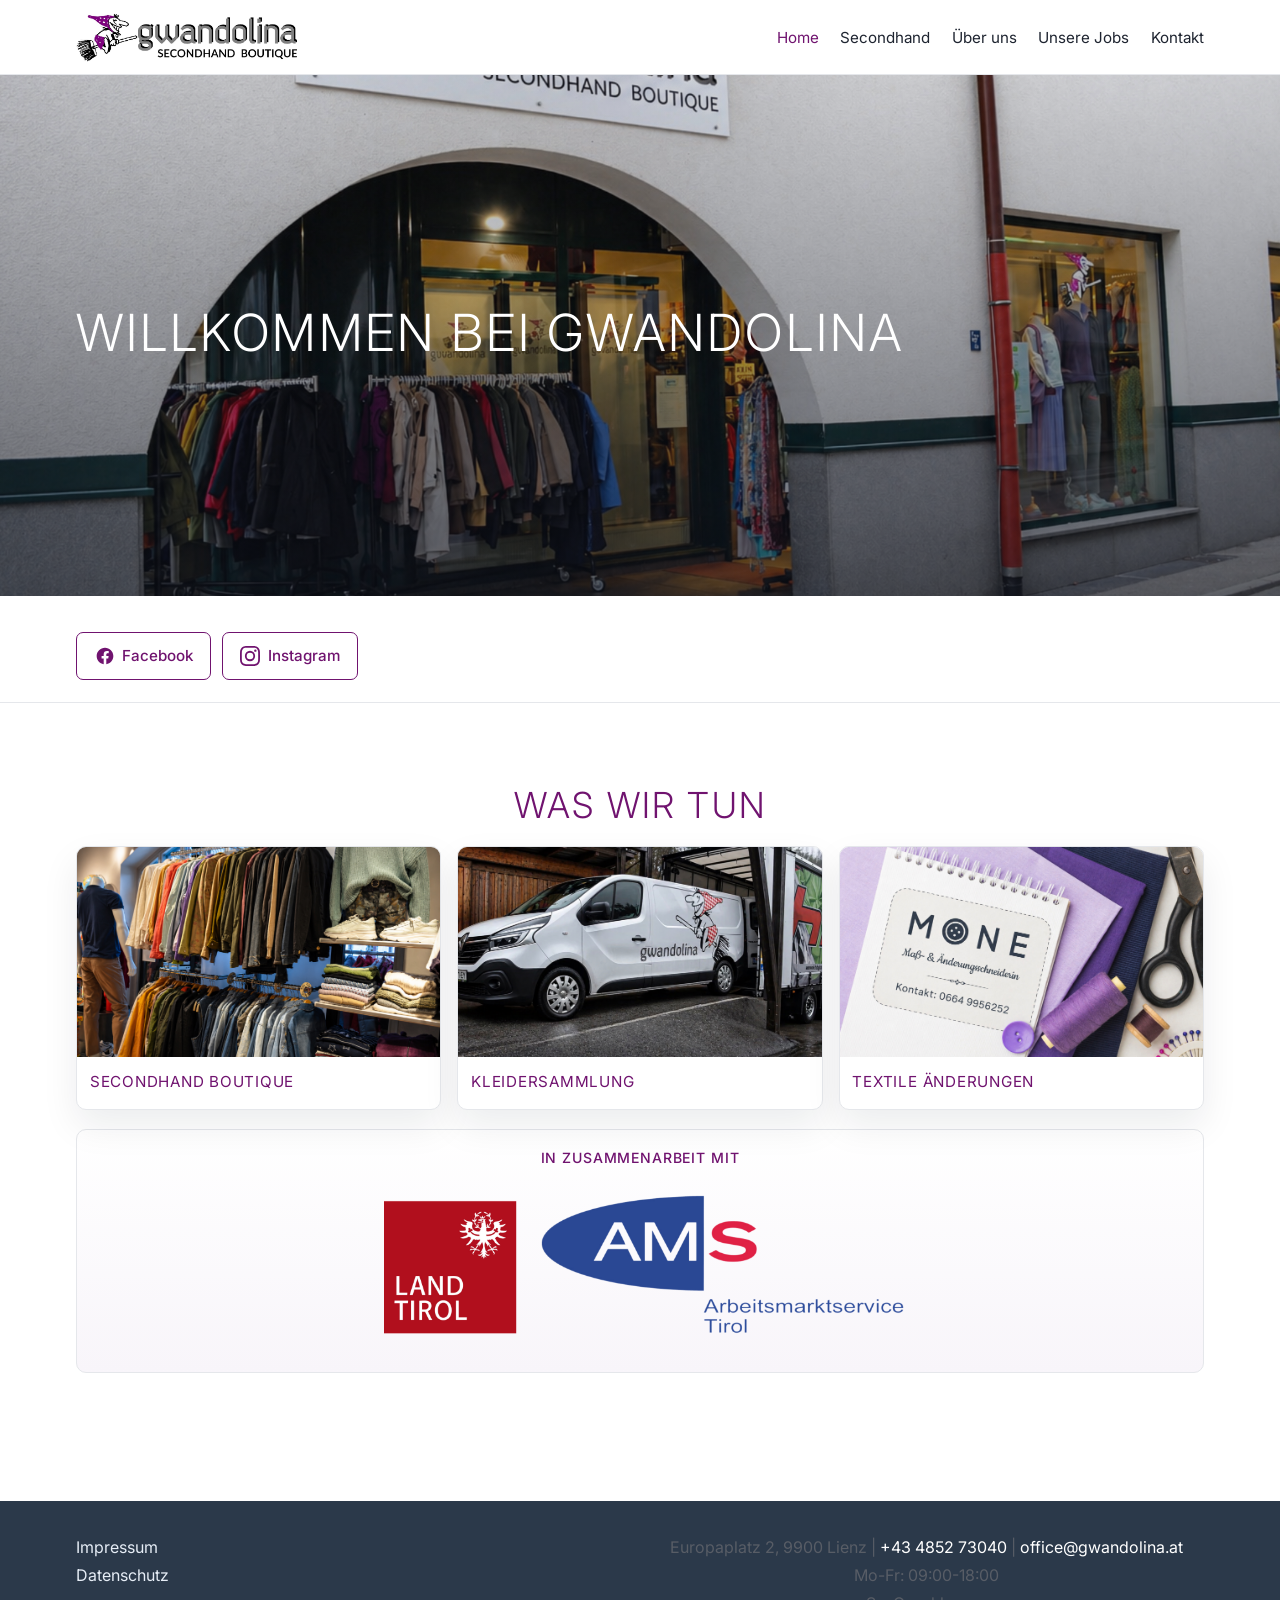
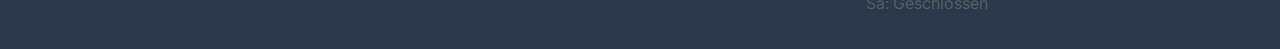
==== index.html @ 78b56ced "Add footer contact section with updated hours and styling" ====
<!DOCTYPE html>
<html lang="de-AT">
<head>
  <meta charset="UTF-8" />
  <meta name="viewport" content="width=device-width, initial-scale=1.0" />
  <meta name="description" content="Willkommen bei Gwandolina: Secondhand, soziale Perspektiven und Kontakt in Lienz." />
  <title>Home | Gwandolina</title>
  <link rel="preconnect" href="https://fonts.googleapis.com" />
  <link rel="preconnect" href="https://fonts.gstatic.com" crossorigin />
  <link href="https://fonts.googleapis.com/css2?family=Inter:wght@300;400;500;600&display=swap" rel="stylesheet" />
  <link rel="stylesheet" href="css/style.css" />
</head>
<body>
  <header class="site-header">
    <div class="container header-inner">
      <a href="index.html" class="logo" aria-label="Gwandolina Home"><img class="logo-image" src="images/Gwandolina%20PHOTOS/Logo.jpg" alt="Gwandolina" /></a>
      <button class="nav-toggle" aria-label="Menü öffnen" aria-expanded="false" aria-controls="main-nav"><span class="hamburger"></span></button>
      <nav id="main-nav" class="main-nav" aria-label="Hauptnavigation">
        <ul>
          <li><a href="index.html">Home</a></li>
          <li><a href="secondhand.html">Secondhand</a></li>
          <li><a href="ueber-uns.html">Über uns</a></li>
          <li><a href="jobs.html">Unsere Jobs</a></li>
          <li><a href="kontakt.html">Kontakt</a></li>
        </ul>
      </nav>
    </div>
  </header>

  <main>
    <section class="Hero">
      <div class="container Hero-content">
        <h1>Willkommen bei Gwandolina</h1>
      </div>
    </section>

    <section class="LogoStrip">
      <div class="container">
        <div class="logo-strip-grid">
        </div>
        <div class="SocialLinks">
            <a class="btn btn-social" href="https://www.facebook.com/gwandolina" target="_blank" rel="noopener noreferrer" aria-label="Facebook">
              <svg xmlns="http://www.w3.org/2000/svg" width="20" height="20" viewBox="0 0 24 24" fill="currentColor" aria-hidden="true"><path d="M22 12c0-5.522-4.477-10-10-10S2 6.478 2 12c0 4.991 3.657 9.128 8.438 9.878v-6.987H7.898V12h2.54V9.797c0-2.506 1.492-3.89 3.777-3.89 1.094 0 2.238.195 2.238.195v2.46h-1.26c-1.243 0-1.63.771-1.63 1.562V12h2.773l-.443 2.89h-2.33v6.988C18.343 21.128 22 16.991 22 12z"/></svg>
              Facebook
            </a>
            <a class="btn btn-social" href="https://www.instagram.com/gwandolinasecondhand?igsh=MWM1YzRqenR1MHRicw==" target="_blank" rel="noopener noreferrer" aria-label="Instagram">
              <svg xmlns="http://www.w3.org/2000/svg" width="20" height="20" viewBox="0 0 24 24" fill="currentColor" aria-hidden="true"><path d="M12 2.163c3.204 0 3.584.012 4.85.07 1.366.062 2.633.334 3.608 1.308.975.975 1.246 2.242 1.308 3.608.058 1.266.07 1.646.07 4.85s-.012 3.584-.07 4.85c-.062 1.366-.334 2.633-1.308 3.608-.975.975-2.242 1.246-3.608 1.308-1.266.058-1.646.07-4.85.07s-3.584-.012-4.85-.07c-1.366-.062-2.633-.334-3.608-1.308-.975-.975-1.246-2.242-1.308-3.608C2.175 15.584 2.163 15.204 2.163 12s.012-3.584.07-4.85c.062-1.366.334-2.633 1.308-3.608.975-.975 2.242-1.246 3.608-1.308C8.416 2.175 8.796 2.163 12 2.163zm0-2.163C8.741 0 8.332.014 7.052.072 5.197.157 3.355.673 2.014 2.014.673 3.355.157 5.197.072 7.052.014 8.332 0 8.741 0 12c0 3.259.014 3.668.072 4.948.085 1.855.601 3.697 1.942 5.038 1.341 1.341 3.183 1.857 5.038 1.942C8.332 23.986 8.741 24 12 24s3.668-.014 4.948-.072c1.855-.085 3.697-.601 5.038-1.942 1.341-1.341 1.857-3.183 1.942-5.038.058-1.28.072-1.689.072-4.948 0-3.259-.014-3.668-.072-4.948-.085-1.855-.601-3.697-1.942-5.038C20.645.673 18.803.157 16.948.072 15.668.014 15.259 0 12 0zm0 5.838a6.162 6.162 0 1 0 0 12.324 6.162 6.162 0 0 0 0-12.324zm0 10.162a4 4 0 1 1 0-8 4 4 0 0 1 0 8zm6.406-11.845a1.44 1.44 0 1 0 0 2.881 1.44 1.44 0 0 0 0-2.881z"/></svg>
              Instagram
            </a>
        </div>
      </div>
    </section>

    <section class="section">
      <div class="container two-col-list">
        <h2 class="section-title centered" style="grid-column: 1 / -1;">Was wir tun</h2>
        <div class="what-grid" style="grid-column: 1 / -1;">
          <a class="what-card" href="secondhand.html"><img class="what-card-media" src="images/Gwandolina%20PHOTOS/Secondhand%20Boutique.jpg" alt="Secondhand Boutique" loading="lazy" /><span>Secondhand Boutique</span></a>
          <a class="what-card" href="secondhand.html#kleidersammlung"><img class="what-card-media" src="images/Gwandolina%20PHOTOS/Kleidersammlung.jpg" alt="Kleidersammlung" loading="lazy" /><span>Kleidersammlung</span></a>
          <a class="what-card" href="secondhand.html#textilaenderungen"><img class="what-card-media" src="images/Gwandolina%20PHOTOS/Mone.jpg" alt="Textile Änderungen" loading="lazy" /><span>Textile Änderungen</span></a>
        </div>
        <div class="collaboration-block" style="grid-column: 1 / -1;">
          <p class="collaboration-label">In Zusammenarbeit mit</p>
          <img class="collaboration-logo" src="images/Gwandolina%20PHOTOS/Arbeitsmarktservice%20Tirol.png" alt="Arbeitsmarktservice Tirol" loading="lazy" />
        </div>
      </div>
    </section>
  </main>

  <footer class="site-footer">
    <div class="container footer-grid">
      <div class="footer-links">
        <p><a href="impressum.html">Impressum</a></p>
        <p><a href="datenschutz.html">Datenschutz</a></p>
      </div>
      <div class="footer-contact">
        <p>Europaplatz 2, 9900 Lienz | <a href="tel:+43485273040">+43 4852 73040</a> | <a href="mailto:office@gwandolina.at">office@gwandolina.at</a></p>
        <p>Mo-Fr: 09:00-18:00</p>
        <p>Sa: Geschlossen</p>
      </div>
    </div>
  </footer>

  <script src="js/main.js"></script>
</body>
</html>
---- css/style.css ----
/* ===================================================
   Gwandolina v2 - layout and components
   =================================================== */

:root {
  --purple: #70136F;
  --purple-dark: #4F0D4E;
  --purple-soft: #EFE3F2;
  --white: #FFFFFF;
  --light-gray: #F3F4F6;
  --text-gray: #585D66;
  --heading: #70136F;
  --footer-bg: #2B394A;
  --footer-text: #E6EDF6;
  --border: #E5E7EB;

  --font: 'Inter', system-ui, sans-serif;
  --max-width: 1160px;
  --space: 5rem;
  --radius: 10px;
  --shadow: 0 16px 36px rgba(19, 27, 39, 0.08);
}

*, *::before, *::after {
  box-sizing: border-box;
  margin: 0;
  padding: 0;
}

html {
  font-size: 16px;
  scroll-behavior: smooth;
}

body {
  font-family: var(--font);
  color: var(--text-gray);
  line-height: 1.75;
  background: var(--white);
  padding-top: 74px;
}

a {
  color: var(--purple);
}

h1, h2, h3 {
  font-family: var(--font);
  text-transform: uppercase;
  letter-spacing: 0.06em;
  color: var(--heading);
  font-weight: 300;
  line-height: 1.25;
}

p, li {
  color: var(--text-gray);
}

.container {
  width: 100%;
  max-width: var(--max-width);
  margin-inline: auto;
  padding-inline: 1rem;
}

.section {
  padding-block: var(--space);
}

.section-title {
  font-size: clamp(1.6rem, 2.8vw, 2.4rem);
  margin-bottom: 1.1rem;
}

.centered {
  text-align: center;
}

.small-note {
  font-size: 0.92rem;
}

.btn {
  display: inline-block;
  border: 1px solid var(--purple);
  background: var(--purple);
  color: var(--white);
  text-decoration: none;
  border-radius: 7px;
  padding: 0.7rem 1.3rem;
  font-weight: 500;
}

.btn:hover,
.btn:focus-visible {
  background: var(--purple-dark);
  border-color: var(--purple-dark);
}

.btn-outline {
  background: transparent;
  color: var(--purple);
}

.btn-outline:hover,
.btn-outline:focus-visible {
  background: var(--purple-soft);
}

.site-header {
  position: fixed;
  top: 0;
  left: 0;
  right: 0;
  z-index: 1000;
  background: var(--white);
  border-bottom: 1px solid var(--border);
}

.header-inner {
  min-height: 74px;
  display: flex;
  align-items: center;
  justify-content: space-between;
}

.logo {
  display: inline-flex;
  align-items: center;
  text-decoration: none;
}

.logo-image {
  display: block;
  height: 50px;
  width: auto;
  border-radius: 6px;
}

.main-nav ul {
  list-style: none;
  display: flex;
  gap: 1.35rem;
}

.main-nav a {
  color: #1E2430;
  text-decoration: none;
  font-size: 0.95rem;
}

.main-nav a.active,
.main-nav a:hover,
.main-nav a:focus-visible {
  color: var(--purple);
}

.nav-toggle {
  display: none;
  border: none;
  background: transparent;
}

.hamburger,
.hamburger::before,
.hamburger::after {
  display: block;
  width: 24px;
  height: 2px;
  background: var(--purple);
  border-radius: 2px;
}

.hamburger {
  position: relative;
}

.hamburger::before,
.hamburger::after {
  content: '';
  position: absolute;
  left: 0;
}

.hamburger::before {
  top: -7px;
}

.hamburger::after {
  top: 7px;
}

.nav-toggle[aria-expanded="true"] .hamburger {
  background: transparent;
}

.nav-toggle[aria-expanded="true"] .hamburger::before {
  transform: translateY(7px) rotate(45deg);
}

.nav-toggle[aria-expanded="true"] .hamburger::after {
  transform: translateY(-7px) rotate(-45deg);
}

/* Reusable components */
.Hero {
  position: relative;
  min-height: clamp(360px, 58vh, 640px);
  display: grid;
  align-items: center;
  background: #6F5D8A url("../images/Gwandolina%20PHOTOS/Willkommen%20bei%20Gwandolina.jpg") center / cover no-repeat;
  overflow: hidden;
}

.Hero::before {
  content: '';
  position: absolute;
  inset: 0;
  background: linear-gradient(to top, rgba(14, 18, 28, 0.62), rgba(14, 18, 28, 0.14));
}

.Hero-content {
  position: relative;
  z-index: 1;
  padding-block: clamp(2rem, 6vh, 4rem);
}

.Hero h1 {
  color: var(--white);
  font-size: clamp(1.9rem, 5vw, 3.2rem);
  margin-bottom: 0.4rem;
}

.Hero p {
  color: #F3F5FA;
}

.LogoStrip {
  padding-block: 1.4rem;
  border-bottom: 1px solid var(--border);
}

.logo-strip-grid {
  display: grid;
  gap: 0.75rem;
  grid-template-columns: repeat(2, 1fr);
}

.logo-pill {
  background: var(--light-gray);
  border: 1px solid var(--border);
  border-radius: 999px;
  padding: 0.65rem 0.9rem;
  text-align: center;
  color: #495160;
  font-size: 0.9rem;
}

.SocialLinks {
  margin-top: 0.85rem;
  display: flex;
  flex-wrap: wrap;
  gap: 0.65rem;
}

.btn-social {
  display: inline-flex;
  align-items: center;
  gap: 0.45rem;
  background: transparent;
  color: var(--purple);
  border: 1px solid var(--purple);
  border-radius: 7px;
  padding: 0.6rem 1.1rem;
  text-decoration: none;
  font-weight: 500;
  font-size: 0.95rem;
}

.btn-social:hover,
.btn-social:focus-visible {
  background: var(--purple-soft);
}

.ImageTextSection {
  display: grid;
  gap: 1rem;
}

.media-box {
  min-height: 280px;
  border-radius: var(--radius);
  background: linear-gradient(135deg, #D6C5E0, #B8C0D2);
  box-shadow: var(--shadow);
}

img.media-box {
  display: block;
  width: 100%;
  height: 100%;
  min-height: 280px;
  object-fit: cover;
}

.text-panel {
  background: var(--light-gray);
  border: 1px solid var(--border);
  border-radius: var(--radius);
  padding: 1.2rem;
}

.TextBlock {
  background: var(--white);
}

.TextBlock h2,
.TextBlock h3 {
  margin-bottom: 0.85rem;
}

.TextBlock p + p {
  margin-top: 0.6rem;
}

.what-grid {
  display: grid;
  gap: 1rem;
}

.what-card {
  display: block;
  text-decoration: none;
  border-radius: var(--radius);
  overflow: hidden;
  border: 1px solid var(--border);
  background: var(--white);
  box-shadow: var(--shadow);
}

.what-card-media {
  height: 210px;
  background: linear-gradient(135deg, #D7CCE2, #B8C3D5);
}

img.what-card-media {
  display: block;
  width: 100%;
  height: 210px;
  object-fit: cover;
}

.what-card span {
  display: block;
  padding: 0.8rem;
  text-transform: uppercase;
  letter-spacing: 0.05em;
  color: var(--purple);
  font-size: 0.95rem;
}

.collaboration-block {
  margin-top: 1.2rem;
  padding: 1rem 1.2rem;
  border: 1px solid var(--border);
  border-radius: var(--radius);
  background: linear-gradient(180deg, #FFFFFF, #F8F5FA);
  text-align: center;
}

.collaboration-label {
  margin-bottom: 0.7rem;
  color: var(--purple);
  text-transform: uppercase;
  letter-spacing: 0.06em;
  font-size: 0.88rem;
  font-weight: 500;
}

.collaboration-logo {
  display: block;
  width: min(100%, 560px);
  margin-inline: auto;
  height: auto;
  object-fit: contain;
}

.bullet-purple {
  padding-left: 1.1rem;
}

.bullet-purple li {
  margin-bottom: 0.35rem;
}

.bullet-purple li::marker {
  color: var(--purple);
}

.OpeningHoursHighlight {
  background: var(--purple);
  color: var(--white);
  border-radius: var(--radius);
  padding: 1.4rem;
}

.OpeningHoursHighlight h2,
.OpeningHoursHighlight p,
.OpeningHoursHighlight li {
  color: var(--white);
}

.TeamGrid {
  display: grid;
  gap: 1rem;
}

.team-card {
  border: 1px solid var(--border);
  background: var(--light-gray);
  border-radius: var(--radius);
  padding: 0.85rem;
}

.team-photo {
  aspect-ratio: 4 / 5;
  border-radius: 8px;
  background: linear-gradient(135deg, #D6DCE7, #C8CEDA);
  margin-bottom: 0.7rem;
}

img.team-photo {
  display: block;
  width: 100%;
  object-fit: cover;
}

.team-photo-empty {
  border: 1px dashed #C9CED9;
  background: #EEF1F6;
}

.team-name {
  color: var(--purple);
  text-transform: uppercase;
  letter-spacing: 0.05em;
  font-size: 0.93rem;
}

.legal-text h2 {
  margin-top: 1.4rem;
  margin-bottom: 0.4rem;
  font-size: 1.1rem;
}

.site-footer {
  margin-top: 3rem;
  background: var(--footer-bg);
  color: var(--footer-text);
  padding-block: 2rem;
}

.footer-grid {
  display: grid;
  gap: 1.2rem;
}

.footer-links a {
  color: var(--footer-text);
  text-decoration: none;
}

.footer-contact {
  color: #ffffff;
  text-align: center;
}

.footer-contact a {
  color: #ffffff;
  text-decoration: none;
}

.footer-logos {
  display: grid;
  gap: 0.55rem;
  grid-template-columns: repeat(2, minmax(0, 1fr));
}

.footer-logo-box {
  background: rgba(255, 255, 255, 0.1);
  border: 1px solid rgba(255, 255, 255, 0.18);
  border-radius: 8px;
  min-height: 52px;
  display: flex;
  align-items: center;
  justify-content: center;
  color: #F3F7FF;
  font-size: 0.9rem;
}

.back-to-top {
  position: fixed;
  right: 1rem;
  bottom: 1rem;
  width: 42px;
  height: 42px;
  border: 1px solid var(--purple);
  background: var(--white);
  color: var(--purple);
  border-radius: 50%;
  display: none;
  cursor: pointer;
  font-size: 1rem;
  z-index: 1200;
}

.back-to-top.show {
  display: inline-flex;
  align-items: center;
  justify-content: center;
}

@media (min-width: 760px) {
  .logo-strip-grid {
    grid-template-columns: repeat(4, 1fr);
  }

  .ImageTextSection {
    grid-template-columns: 1fr 1fr;
    align-items: center;
  }

  .what-grid {
    grid-template-columns: repeat(3, 1fr);
  }

  .TeamGrid {
    grid-template-columns: repeat(4, 1fr);
  }

  .footer-grid {
    grid-template-columns: 1fr 1fr;
    align-items: start;
  }
}

@media (max-width: 980px) {
  .nav-toggle {
    display: block;
  }

  .main-nav {
    display: none;
    position: absolute;
    top: 74px;
    left: 0;
    right: 0;
    background: var(--white);
    border-bottom: 1px solid var(--border);
    padding: 1rem;
  }

  .main-nav.open {
    display: block;
  }

  .main-nav ul {
    flex-direction: column;
    align-items: flex-start;
    gap: 0.75rem;
  }
}
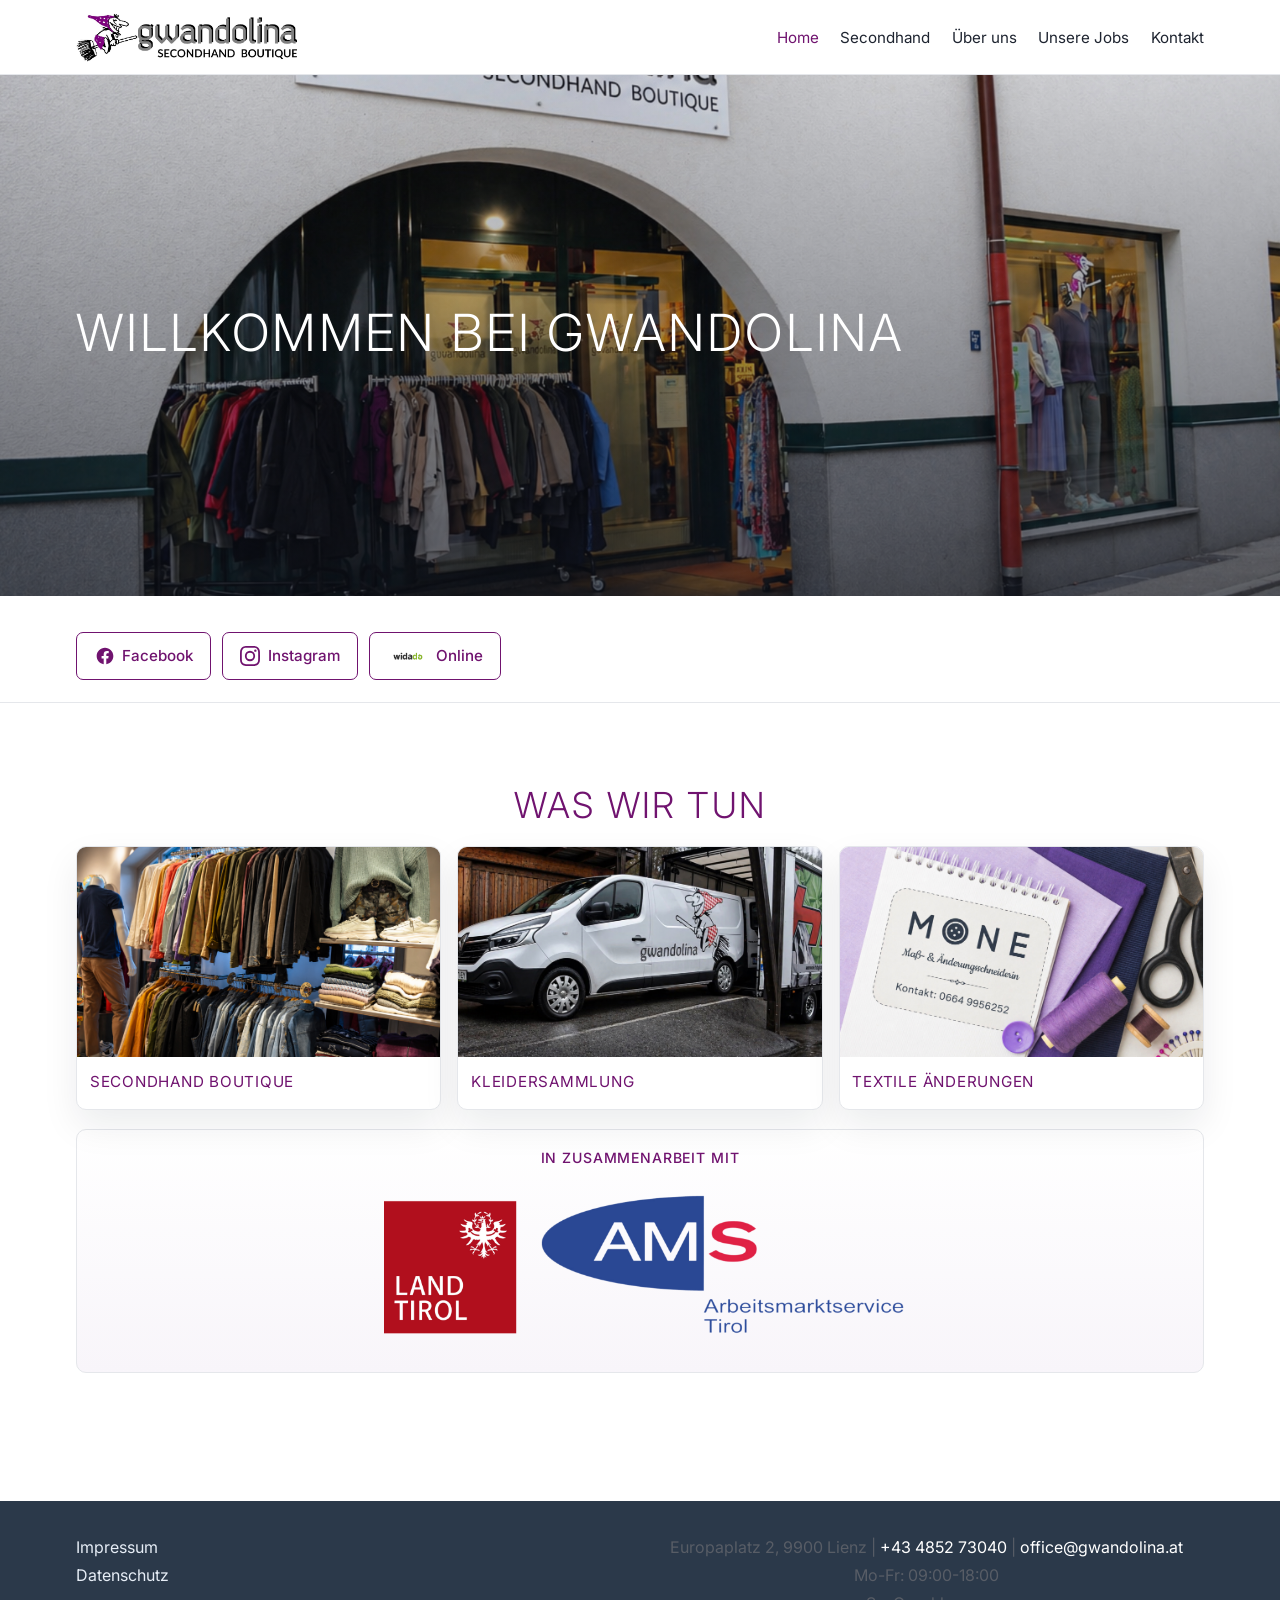
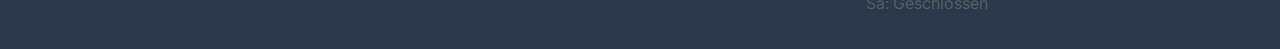
==== commit b7979c3b: "Add online shop link and logo to footer section" ====
--- a/index.html
+++ b/index.html
@@ -47,6 +47,10 @@
               <svg xmlns="http://www.w3.org/2000/svg" width="20" height="20" viewBox="0 0 24 24" fill="currentColor" aria-hidden="true"><path d="M12 2.163c3.204 0 3.584.012 4.85.07 1.366.062 2.633.334 3.608 1.308.975.975 1.246 2.242 1.308 3.608.058 1.266.07 1.646.07 4.85s-.012 3.584-.07 4.85c-.062 1.366-.334 2.633-1.308 3.608-.975.975-2.242 1.246-3.608 1.308-1.266.058-1.646.07-4.85.07s-3.584-.012-4.85-.07c-1.366-.062-2.633-.334-3.608-1.308-.975-.975-1.246-2.242-1.308-3.608C2.175 15.584 2.163 15.204 2.163 12s.012-3.584.07-4.85c.062-1.366.334-2.633 1.308-3.608.975-.975 2.242-1.246 3.608-1.308C8.416 2.175 8.796 2.163 12 2.163zm0-2.163C8.741 0 8.332.014 7.052.072 5.197.157 3.355.673 2.014 2.014.673 3.355.157 5.197.072 7.052.014 8.332 0 8.741 0 12c0 3.259.014 3.668.072 4.948.085 1.855.601 3.697 1.942 5.038 1.341 1.341 3.183 1.857 5.038 1.942C8.332 23.986 8.741 24 12 24s3.668-.014 4.948-.072c1.855-.085 3.697-.601 5.038-1.942 1.341-1.341 1.857-3.183 1.942-5.038.058-1.28.072-1.689.072-4.948 0-3.259-.014-3.668-.072-4.948-.085-1.855-.601-3.697-1.942-5.038C20.645.673 18.803.157 16.948.072 15.668.014 15.259 0 12 0zm0 5.838a6.162 6.162 0 1 0 0 12.324 6.162 6.162 0 0 0 0-12.324zm0 10.162a4 4 0 1 1 0-8 4 4 0 0 1 0 8zm6.406-11.845a1.44 1.44 0 1 0 0 2.881 1.44 1.44 0 0 0 0-2.881z"/></svg>
               Instagram
             </a>
+            <a class="btn btn-social" href="https://www.widado.com/s/gwandolina" target="_blank" rel="noopener noreferrer" aria-label="Online Shop WIDADO">
+              <img src="images/Gwandolina%20PHOTOS/widado_logo_xl_transparent_rgb.png" alt="WIDADO" height="20" style="display:block;" />
+              Online
+            </a>
         </div>
       </div>
     </section>
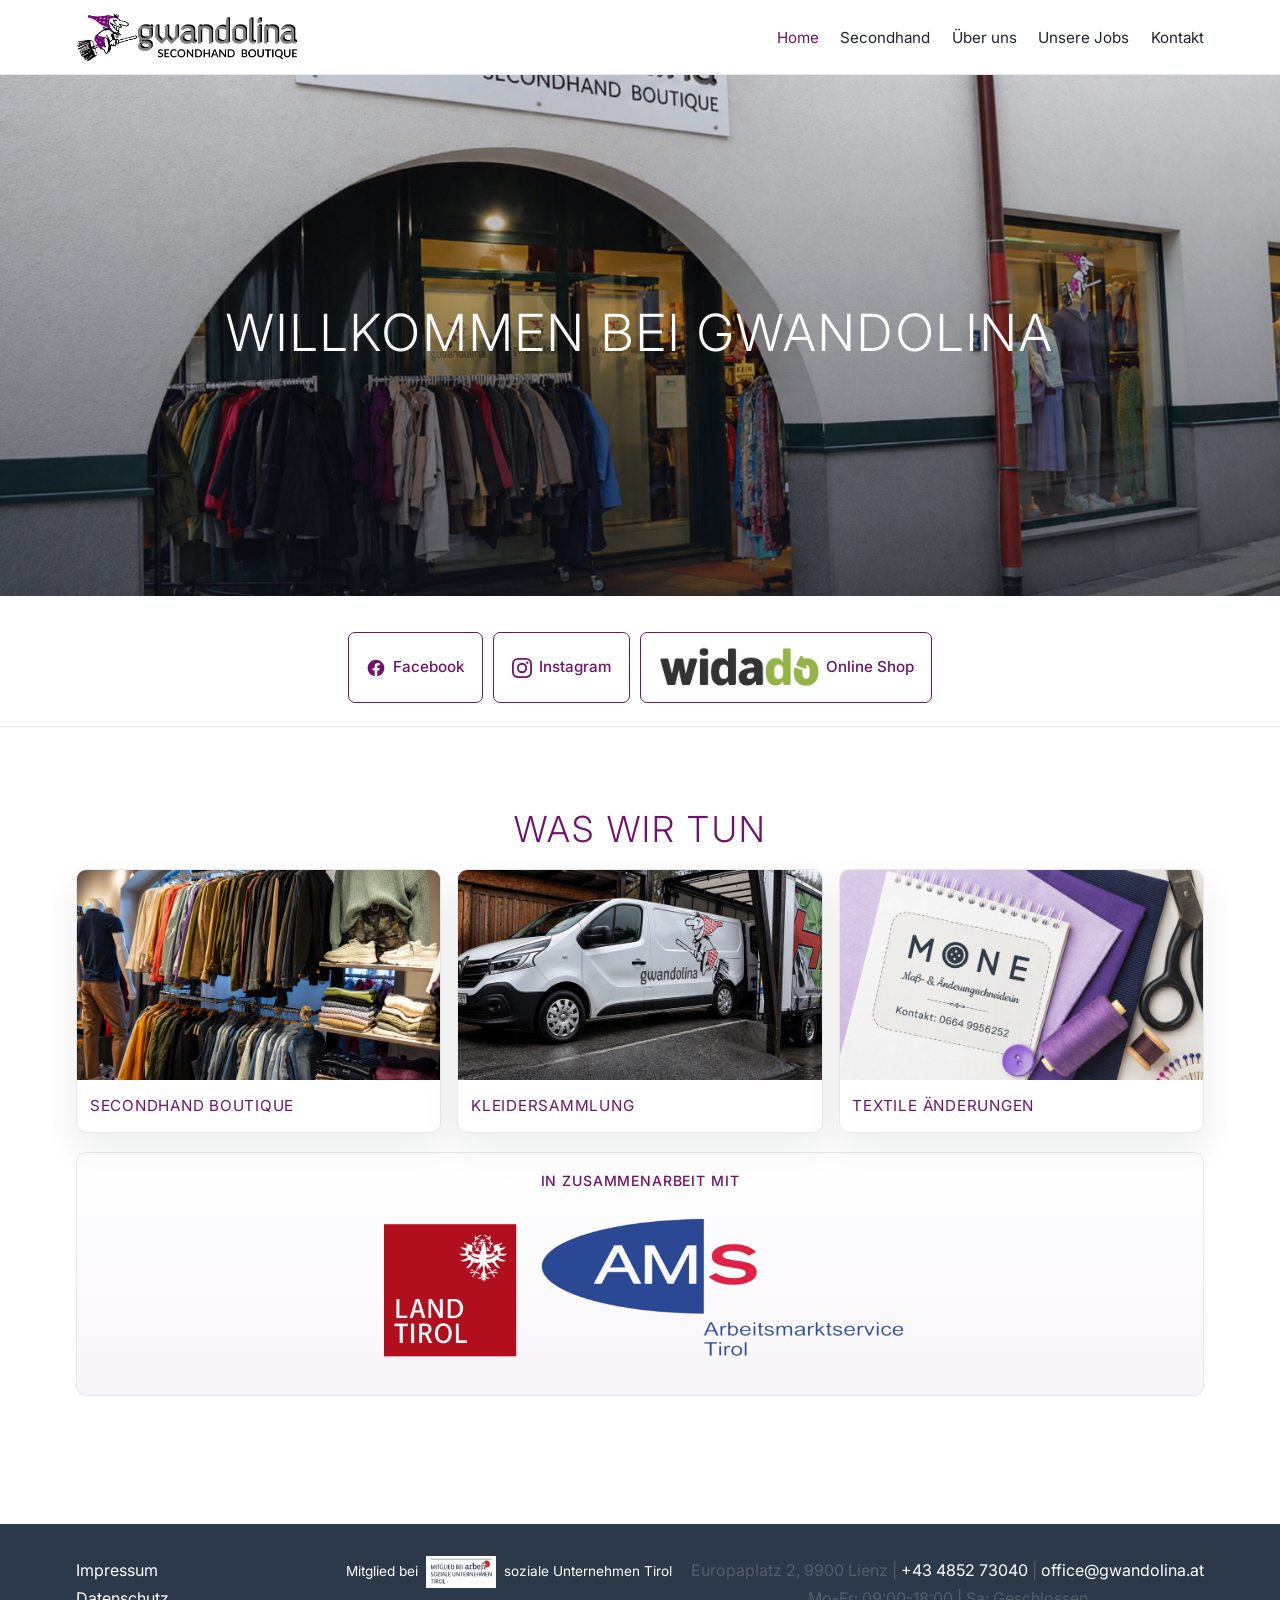
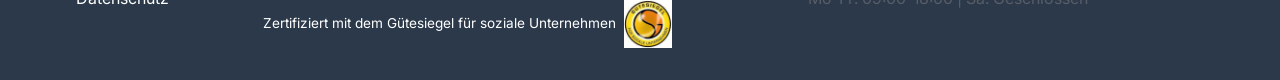
==== commit df14e134: "Refactor code structure for improved readability and maintainability Co-authored-by: Copilot <copilo" ====
--- a/index.html
+++ b/index.html
@@ -5,6 +5,7 @@
   <meta name="viewport" content="width=device-width, initial-scale=1.0" />
   <meta name="description" content="Willkommen bei Gwandolina: Secondhand, soziale Perspektiven und Kontakt in Lienz." />
   <title>Home | Gwandolina</title>
+  <link rel="icon" href="images/Gwandolina%20PHOTOS/gwandolina_hexe.jpg" type="image/jpeg" />
   <link rel="preconnect" href="https://fonts.googleapis.com" />
   <link rel="preconnect" href="https://fonts.gstatic.com" crossorigin />
   <link href="https://fonts.googleapis.com/css2?family=Inter:wght@300;400;500;600&display=swap" rel="stylesheet" />
@@ -48,8 +49,8 @@
               Instagram
             </a>
             <a class="btn btn-social" href="https://www.widado.com/s/gwandolina" target="_blank" rel="noopener noreferrer" aria-label="Online Shop WIDADO">
-              <img src="images/Gwandolina%20PHOTOS/widado_logo_xl_transparent_rgb.png" alt="WIDADO" height="20" style="display:block;" />
-              Online
+              <img src="images/Gwandolina%20PHOTOS/widado_logo_xl_white_backround.png" alt="WIDADO" width="160" height="50" style="display:block;object-fit:contain;" />
+              Online Shop
             </a>
         </div>
       </div>
@@ -77,10 +78,20 @@
         <p><a href="impressum.html">Impressum</a></p>
         <p><a href="datenschutz.html">Datenschutz</a></p>
       </div>
+      <div class="footer-badges">
+        <div class="footer-badge-row">
+          <span>Mitglied bei</span>
+          <img src="images/Gwandolina%20PHOTOS/Mitglied%20Bei%20Arbeit.png" alt="arbeit+ soziale Unternehmen Tirol" height="32" />
+          <span>soziale Unternehmen Tirol</span>
+        </div>
+        <div class="footer-badge-row">
+          <span>Zertifiziert mit dem Gütesiegel für soziale Unternehmen</span>
+          <img src="images/Gwandolina%20PHOTOS/GutesiegelLogo.jpg" alt="Gütesiegel für soziale Unternehmen" height="48" />
+        </div>
+      </div>
       <div class="footer-contact">
         <p>Europaplatz 2, 9900 Lienz | <a href="tel:+43485273040">+43 4852 73040</a> | <a href="mailto:office@gwandolina.at">office@gwandolina.at</a></p>
-        <p>Mo-Fr: 09:00-18:00</p>
-        <p>Sa: Geschlossen</p>
+        <p>Mo-Fr: 09:00-18:00 | Sa: Geschlossen</p>
       </div>
     </div>
   </footer>
--- a/css/style.css
+++ b/css/style.css
@@ -224,6 +224,7 @@
   position: relative;
   z-index: 1;
   padding-block: clamp(2rem, 6vh, 4rem);
+  text-align: center;
 }
 
 .Hero h1 {
@@ -262,6 +263,7 @@
   display: flex;
   flex-wrap: wrap;
   gap: 0.65rem;
+  justify-content: center;
 }
 
 .btn-social {
@@ -456,7 +458,7 @@
 .site-footer {
   margin-top: 3rem;
   background: var(--footer-bg);
-  color: var(--footer-text);
+  color: #ffffff;
   padding-block: 2rem;
 }
 
@@ -466,7 +468,7 @@
 }
 
 .footer-links a {
-  color: var(--footer-text);
+  color: #ffffff;
   text-decoration: none;
 }
 
@@ -478,6 +480,27 @@
 .footer-contact a {
   color: #ffffff;
   text-decoration: none;
+}
+
+.footer-badges {
+  color: #ffffff;
+  display: flex;
+  flex-direction: column;
+  gap: 0.75rem;
+  justify-self: end;
+  text-align: right;
+}
+
+.footer-badge-row {
+  display: flex;
+  align-items: center;
+  gap: 0.5rem;
+  justify-content: flex-end;
+  font-size: 0.85rem;
+}
+
+.footer-badge-row img {
+  flex-shrink: 0;
 }
 
 .footer-logos {
@@ -539,7 +562,7 @@
   }
 
   .footer-grid {
-    grid-template-columns: 1fr 1fr;
+    grid-template-columns: auto 1fr auto;
     align-items: start;
   }
 }
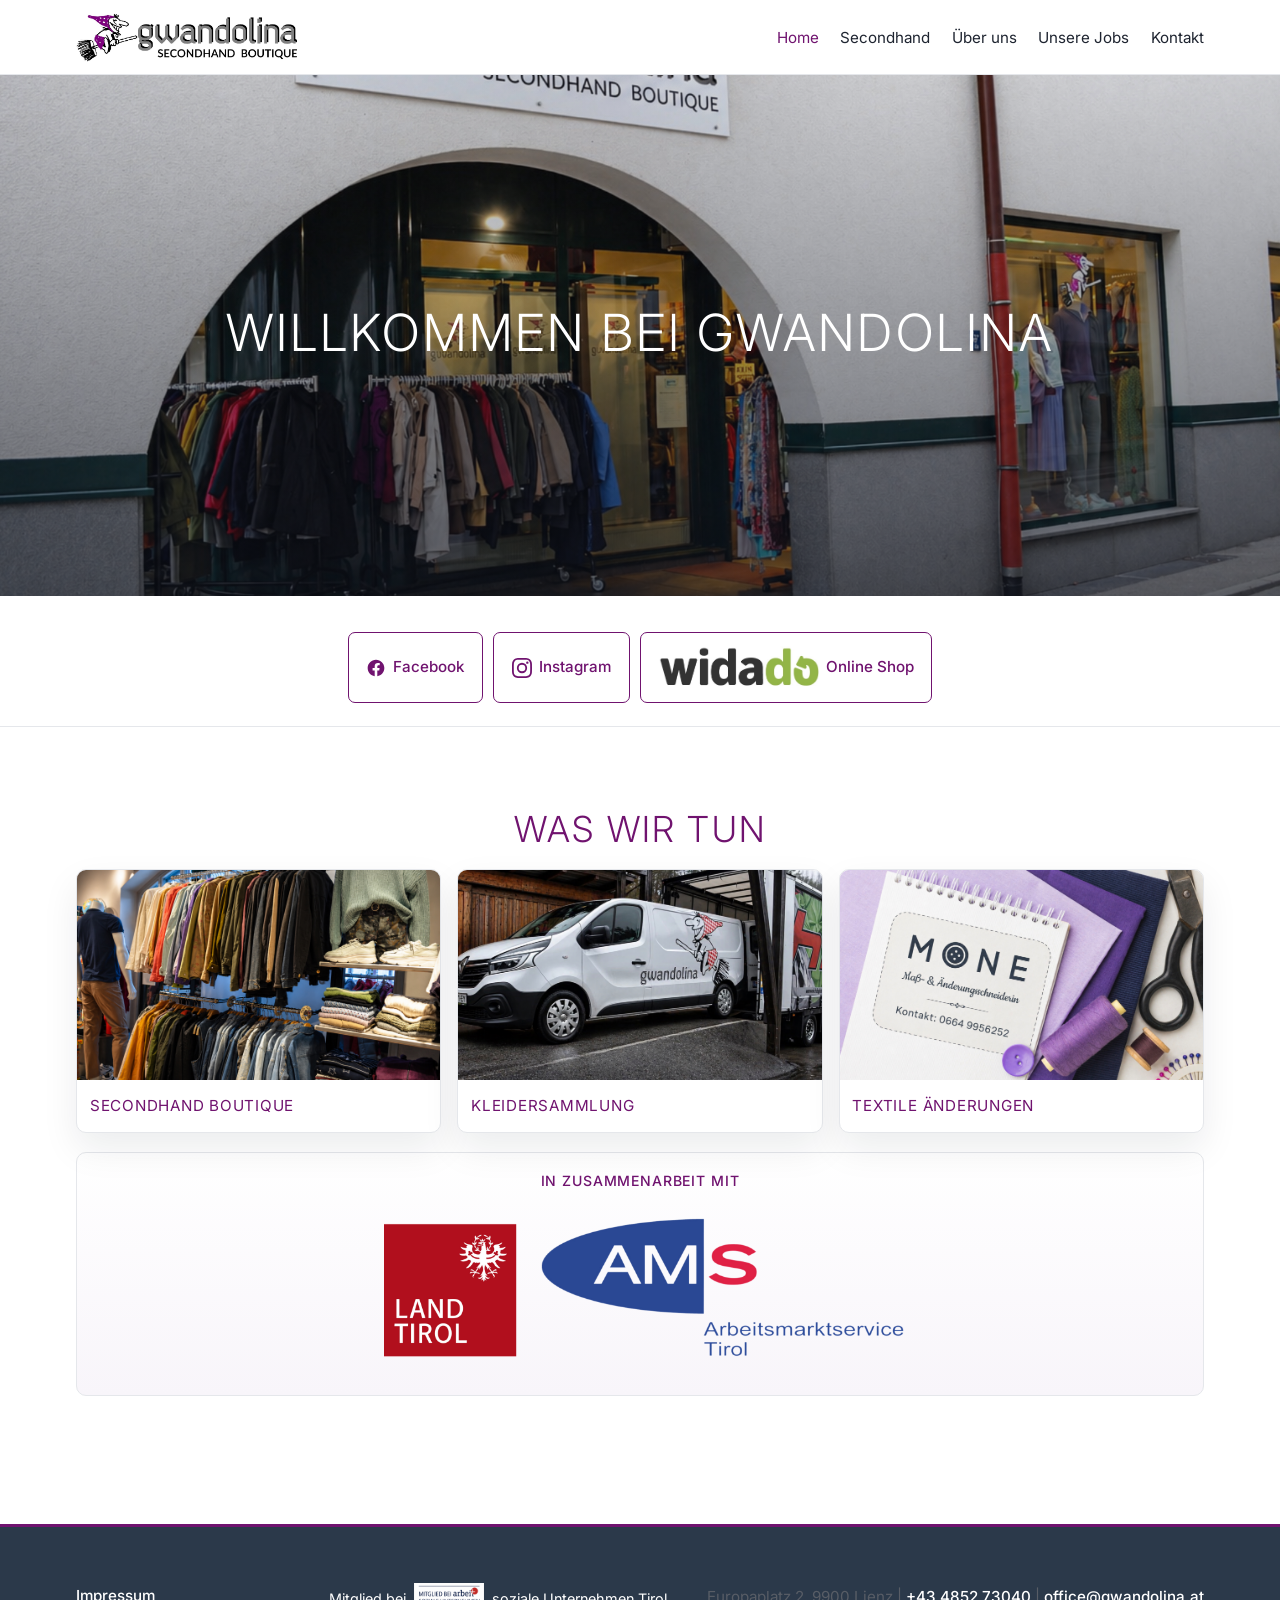
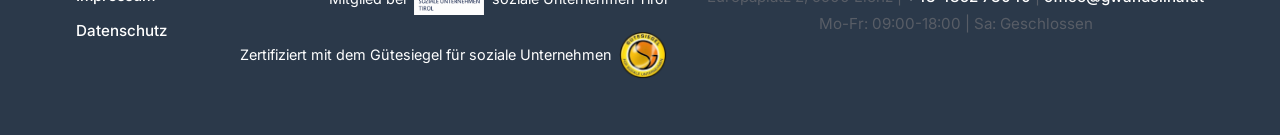
==== commit bcb7f938: "Add widado_shop_view.png to Gwandolina PHOTOS directory" ====
--- a/index.html
+++ b/index.html
@@ -86,7 +86,7 @@
         </div>
         <div class="footer-badge-row">
           <span>Zertifiziert mit dem Gütesiegel für soziale Unternehmen</span>
-          <img src="images/Gwandolina%20PHOTOS/GutesiegelLogo.jpg" alt="Gütesiegel für soziale Unternehmen" height="48" />
+          <img src="images/Gwandolina%20PHOTOS/GutesiegelLogo.png" alt="Gütesiegel für soziale Unternehmen" height="48" />
         </div>
       </div>
       <div class="footer-contact">
--- a/css/style.css
+++ b/css/style.css
@@ -459,34 +459,80 @@
   margin-top: 3rem;
   background: var(--footer-bg);
   color: #ffffff;
-  padding-block: 2rem;
+  padding-block: 3.5rem;         /* mer luft topp og bunn */
+  border-top: 3px solid var(--purple); /* visuell separator mot innhold */
+  font-size: 0.95rem;            /* litt større base i footer */
 }
 
 .footer-grid {
   display: grid;
-  gap: 1.2rem;
+  gap: 2rem 2.5rem;              /* [rad-gap kolonne-gap] – mer pusterom */
+}
+
+.footer-links {
+  display: flex;
+  flex-direction: column;
+  gap: 0.5rem;                   /* avstand mellom lenke-paragrafene */
 }
 
 .footer-links a {
   color: #ffffff;
   text-decoration: none;
+  font-weight: 500;
+  transition: color 0.2s, text-underline-offset 0.2s;
+}
+
+/* hover: varm lys lilla, høy kontrast på mørk bakgrunn */
+.footer-links a:hover {
+  color: var(--purple-soft);
+  text-decoration: underline;
+  text-underline-offset: 3px;
+}
+
+/* fokus-ring for tastaturnavigasjon */
+.footer-links a:focus-visible {
+  color: var(--purple-soft);
+  text-decoration: underline;
+  text-underline-offset: 3px;
+  outline: 2px solid var(--purple-soft);
+  outline-offset: 3px;
+  border-radius: 2px;
 }
 
 .footer-contact {
   color: #ffffff;
   text-align: center;
+  line-height: 1.8;              /* bedre luftighet mellom linjene */
+  font-size: 0.95rem;
 }
 
 .footer-contact a {
   color: #ffffff;
   text-decoration: none;
+  font-weight: 500;
+  transition: color 0.2s, text-underline-offset 0.2s;
+}
+
+.footer-contact a:hover {
+  color: var(--purple-soft);
+  text-decoration: underline;
+  text-underline-offset: 3px;
+}
+
+.footer-contact a:focus-visible {
+  color: var(--purple-soft);
+  text-decoration: underline;
+  text-underline-offset: 3px;
+  outline: 2px solid var(--purple-soft);
+  outline-offset: 3px;
+  border-radius: 2px;
 }
 
 .footer-badges {
   color: #ffffff;
   display: flex;
   flex-direction: column;
-  gap: 0.75rem;
+  gap: 1rem;                     /* mer luft mellom badge-radene */
   justify-self: end;
   text-align: right;
 }
@@ -496,7 +542,8 @@
   align-items: center;
   gap: 0.5rem;
   justify-content: flex-end;
-  font-size: 0.85rem;
+  font-size: 0.9rem;             /* litt større – 0.85rem var for lite */
+  line-height: 1.5;
 }
 
 .footer-badge-row img {
@@ -567,6 +614,22 @@
   }
 }
 
+/* mobil: venstrejuster badges og kontakt for naturlig leseflyt */
+@media (max-width: 759px) {
+  .footer-badges {
+    justify-self: start;
+    text-align: left;
+  }
+
+  .footer-badge-row {
+    justify-content: flex-start;
+  }
+
+  .footer-contact {
+    text-align: left;
+  }
+}
+
 @media (max-width: 980px) {
   .nav-toggle {
     display: block;
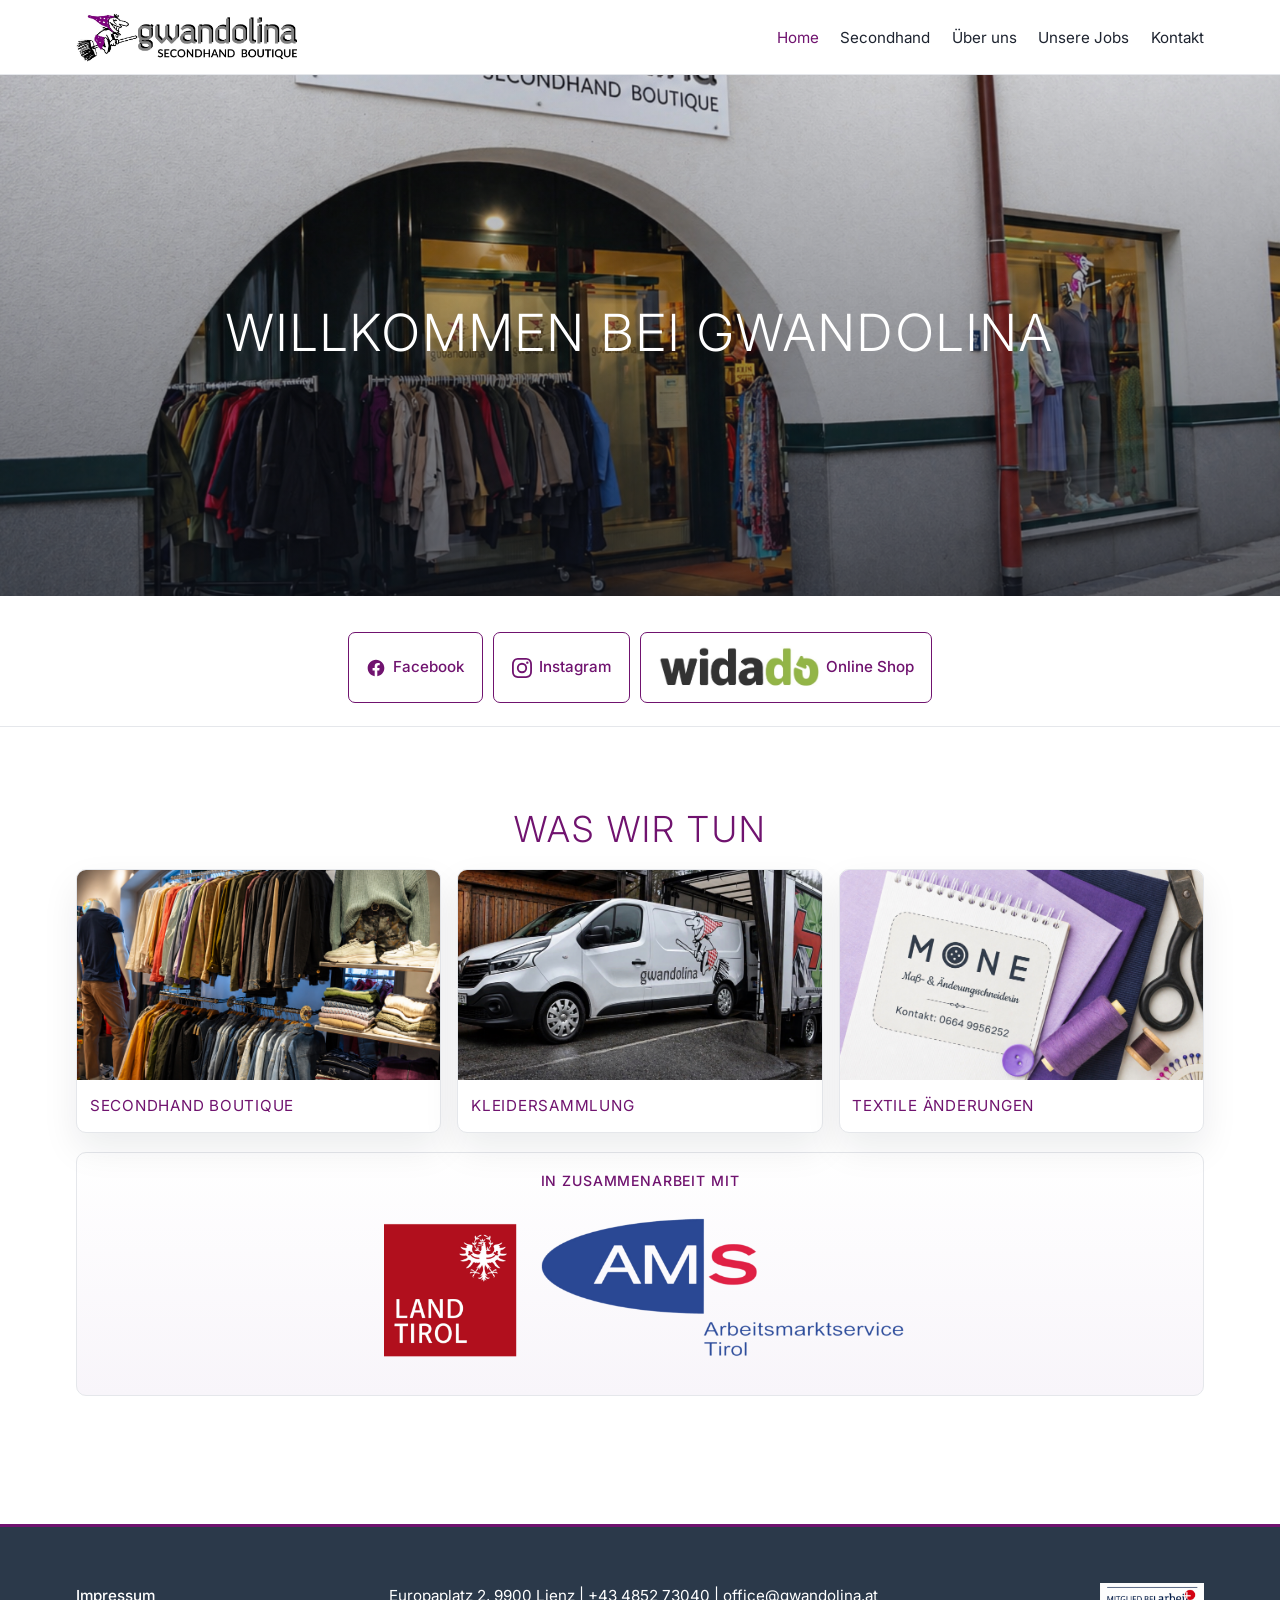
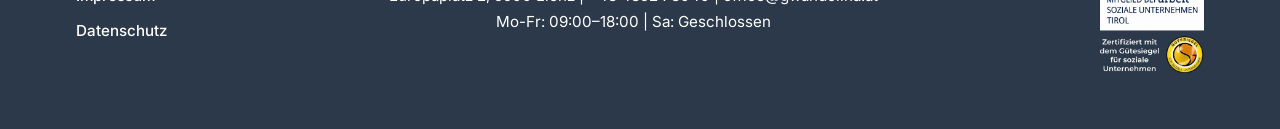
==== commit 325cab00: "Add footer information and styling across multiple pages" ====
--- a/index.html
+++ b/index.html
@@ -78,20 +78,12 @@
         <p><a href="impressum.html">Impressum</a></p>
         <p><a href="datenschutz.html">Datenschutz</a></p>
       </div>
-      <div class="footer-badges">
-        <div class="footer-badge-row">
-          <span>Mitglied bei</span>
-          <img src="images/Gwandolina%20PHOTOS/Mitglied%20Bei%20Arbeit.png" alt="arbeit+ soziale Unternehmen Tirol" height="32" />
-          <span>soziale Unternehmen Tirol</span>
-        </div>
-        <div class="footer-badge-row">
-          <span>Zertifiziert mit dem Gütesiegel für soziale Unternehmen</span>
-          <img src="images/Gwandolina%20PHOTOS/GutesiegelLogo.png" alt="Gütesiegel für soziale Unternehmen" height="48" />
-        </div>
+      <div class="footer-info">
+        <p>Europaplatz 2, 9900 Lienz | <a href="tel:+43485273040">+43 4852 73040</a> | <a href="mailto:office@gwandolina.at">office@gwandolina.at</a></p>
+        <p>Mo-Fr: 09:00–18:00 | Sa: Geschlossen</p>
       </div>
-      <div class="footer-contact">
-        <p>Europaplatz 2, 9900 Lienz | <a href="tel:+43485273040">+43 4852 73040</a> | <a href="mailto:office@gwandolina.at">office@gwandolina.at</a></p>
-        <p>Mo-Fr: 09:00-18:00 | Sa: Geschlossen</p>
+      <div class="footer-right">
+        <img src="images/Gwandolina%20PHOTOS/footer%20right%20image.png" alt="" loading="lazy" />
       </div>
     </div>
   </footer>
--- a/css/style.css
+++ b/css/style.css
@@ -466,13 +466,15 @@
 
 .footer-grid {
   display: grid;
-  gap: 2rem 2.5rem;              /* [rad-gap kolonne-gap] – mer pusterom */
+  grid-template-columns: 1fr 2fr 1fr;
+  gap: 2rem 2.5rem;
+  align-items: center;
 }
 
 .footer-links {
   display: flex;
   flex-direction: column;
-  gap: 0.5rem;                   /* avstand mellom lenke-paragrafene */
+  gap: 0.5rem;
 }
 
 .footer-links a {
@@ -482,14 +484,12 @@
   transition: color 0.2s, text-underline-offset 0.2s;
 }
 
-/* hover: varm lys lilla, høy kontrast på mørk bakgrunn */
 .footer-links a:hover {
   color: var(--purple-soft);
   text-decoration: underline;
   text-underline-offset: 3px;
 }
 
-/* fokus-ring for tastaturnavigasjon */
 .footer-links a:focus-visible {
   color: var(--purple-soft);
   text-decoration: underline;
@@ -497,6 +497,48 @@
   outline: 2px solid var(--purple-soft);
   outline-offset: 3px;
   border-radius: 2px;
+}
+
+.footer-info {
+  text-align: center;
+}
+
+.footer-info p {
+  color: #ffffff;
+  line-height: 1.7;
+}
+
+.footer-info a {
+  color: #ffffff;
+  text-decoration: none;
+  transition: color 0.2s;
+}
+
+.footer-info a:hover {
+  color: var(--purple-soft);
+  text-decoration: underline;
+  text-underline-offset: 3px;
+}
+
+.footer-right {
+  display: flex;
+  justify-content: flex-end;
+  align-items: center;
+}
+
+.footer-right img {
+  max-height: 90px;
+  width: auto;
+}
+
+@media (max-width: 768px) {
+  .footer-grid {
+    grid-template-columns: 1fr;
+  }
+
+  .footer-right {
+    justify-content: center;
+  }
 }
 
 .footer-contact {
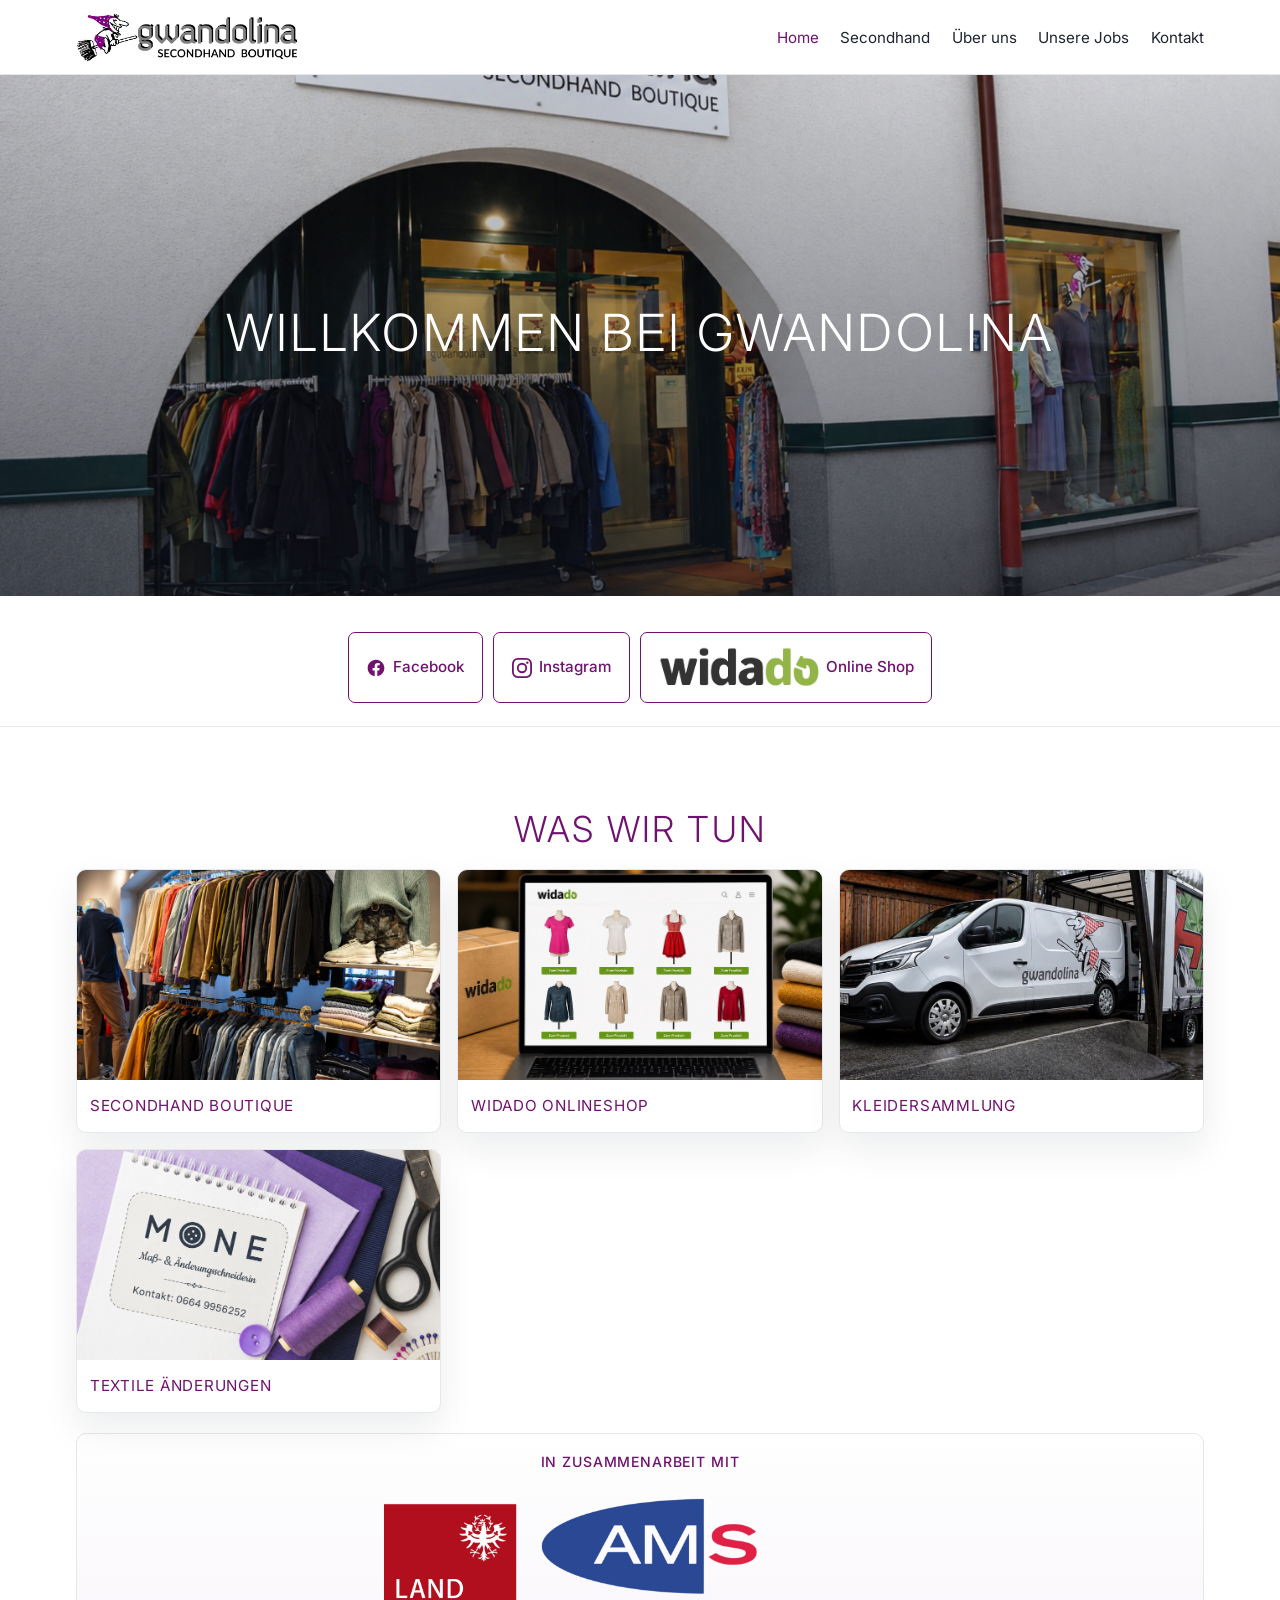
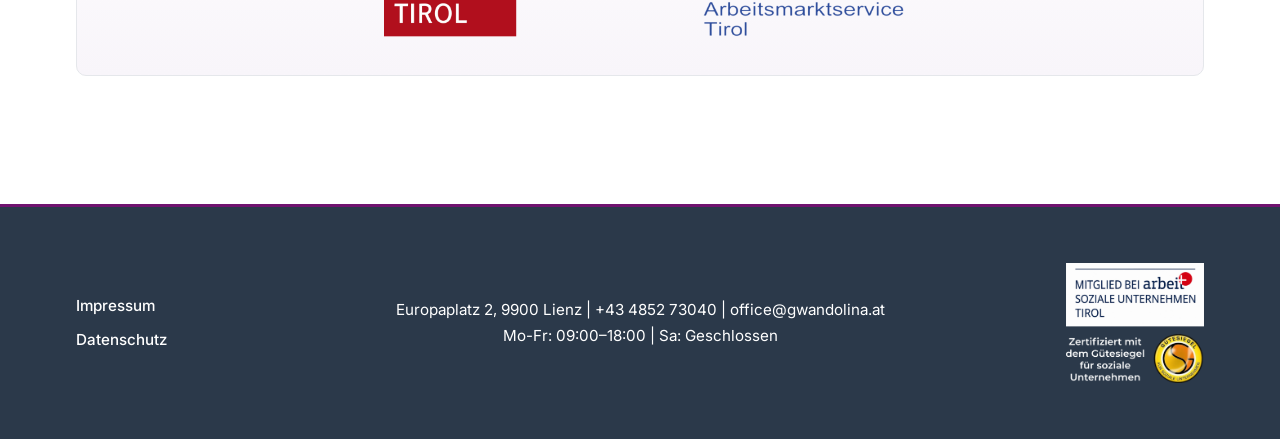
==== commit f925aeb9: "Add link to Widado Onlineshop in the services section" ====
--- a/index.html
+++ b/index.html
@@ -61,6 +61,7 @@
         <h2 class="section-title centered" style="grid-column: 1 / -1;">Was wir tun</h2>
         <div class="what-grid" style="grid-column: 1 / -1;">
           <a class="what-card" href="secondhand.html"><img class="what-card-media" src="images/Gwandolina%20PHOTOS/Secondhand%20Boutique.jpg" alt="Secondhand Boutique" loading="lazy" /><span>Secondhand Boutique</span></a>
+          <a class="what-card" href="secondhand.html#widado" target="_blank" rel="noopener noreferrer"><img class="what-card-media" src="images/Gwandolina%20PHOTOS/widado_shop_view.png" alt="Widado Onlineshop" loading="lazy" /><span>Widado Onlineshop</span></a>
           <a class="what-card" href="secondhand.html#kleidersammlung"><img class="what-card-media" src="images/Gwandolina%20PHOTOS/Kleidersammlung.jpg" alt="Kleidersammlung" loading="lazy" /><span>Kleidersammlung</span></a>
           <a class="what-card" href="secondhand.html#textilaenderungen"><img class="what-card-media" src="images/Gwandolina%20PHOTOS/Mone.jpg" alt="Textile Änderungen" loading="lazy" /><span>Textile Änderungen</span></a>
         </div>
--- a/css/style.css
+++ b/css/style.css
@@ -459,9 +459,21 @@
   margin-top: 3rem;
   background: var(--footer-bg);
   color: #ffffff;
-  padding-block: 3.5rem;         /* mer luft topp og bunn */
-  border-top: 3px solid var(--purple); /* visuell separator mot innhold */
-  font-size: 0.95rem;            /* litt større base i footer */
+  padding-block: 3.5rem;
+  border-top: 3px solid var(--purple);
+  font-size: 0.95rem;
+}
+
+.site-footer p,
+.site-footer li,
+.site-footer h1,
+.site-footer h2,
+.site-footer h3 {
+  color: #ffffff;
+}
+
+.site-footer a {
+  color: #ffffff;
 }
 
 .footer-grid {
@@ -523,12 +535,15 @@
 .footer-right {
   display: flex;
   justify-content: flex-end;
-  align-items: center;
+  align-items: stretch;
+  align-self: stretch;
 }
 
 .footer-right img {
-  max-height: 90px;
+  height: 100%;
+  max-height: 120px;
   width: auto;
+  object-fit: contain;
 }
 
 @media (max-width: 768px) {
@@ -651,8 +666,8 @@
   }
 
   .footer-grid {
-    grid-template-columns: auto 1fr auto;
-    align-items: start;
+    grid-template-columns: 1fr 2fr 1fr;
+    align-items: center;
   }
 }
 
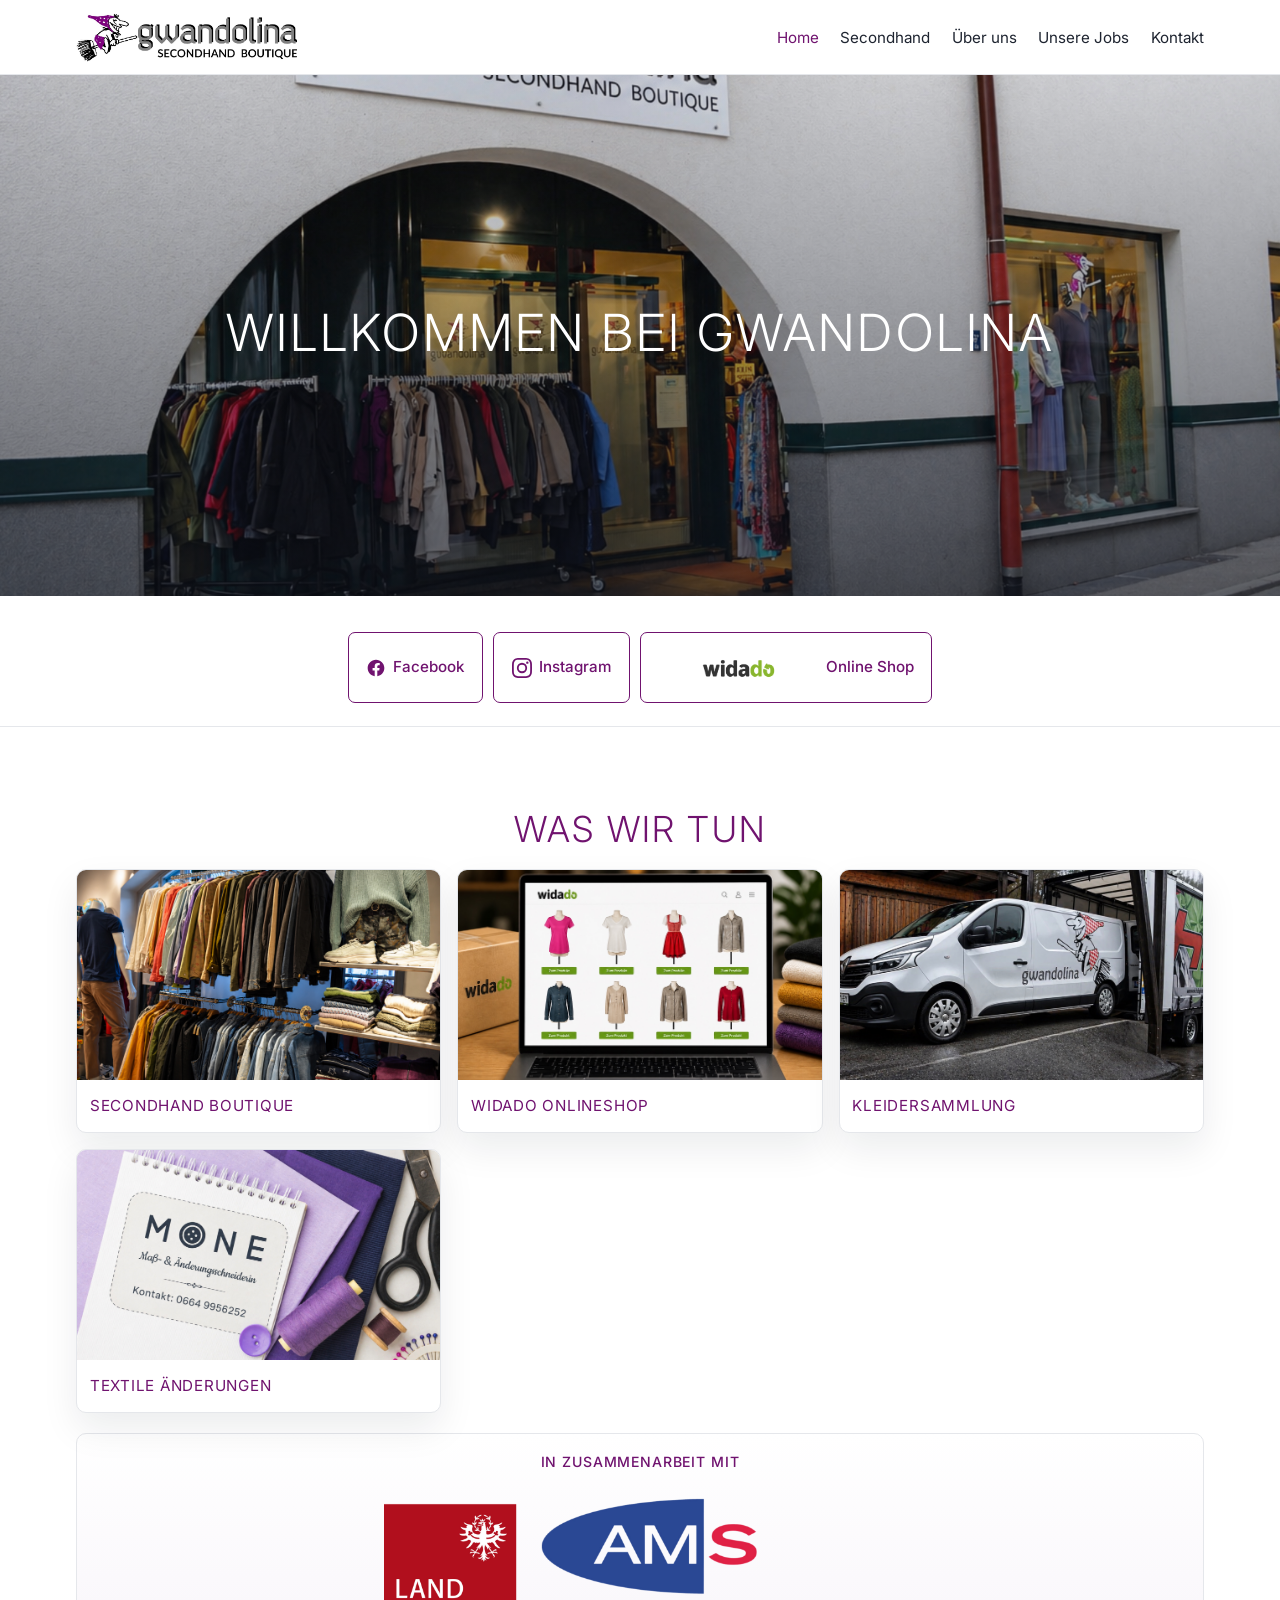
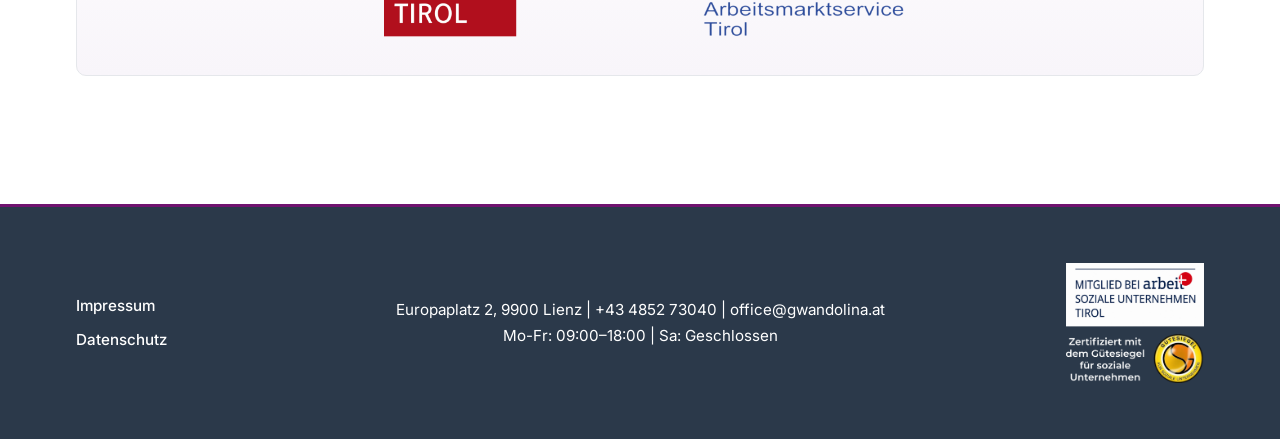
==== commit 578d9a65: "Update WIDADO logo image to use transparent background for better visibility" ====
--- a/index.html
+++ b/index.html
@@ -49,7 +49,7 @@
               Instagram
             </a>
             <a class="btn btn-social" href="https://www.widado.com/s/gwandolina" target="_blank" rel="noopener noreferrer" aria-label="Online Shop WIDADO">
-              <img src="images/Gwandolina%20PHOTOS/widado_logo_xl_white_backround.png" alt="WIDADO" width="160" height="50" style="display:block;object-fit:contain;" />
+              <img src="images/Gwandolina%20PHOTOS/widado_logo_xl_transparent_rgb.png" alt="WIDADO" width="160" height="50" style="display:block;object-fit:contain;" />
               Online Shop
             </a>
         </div>
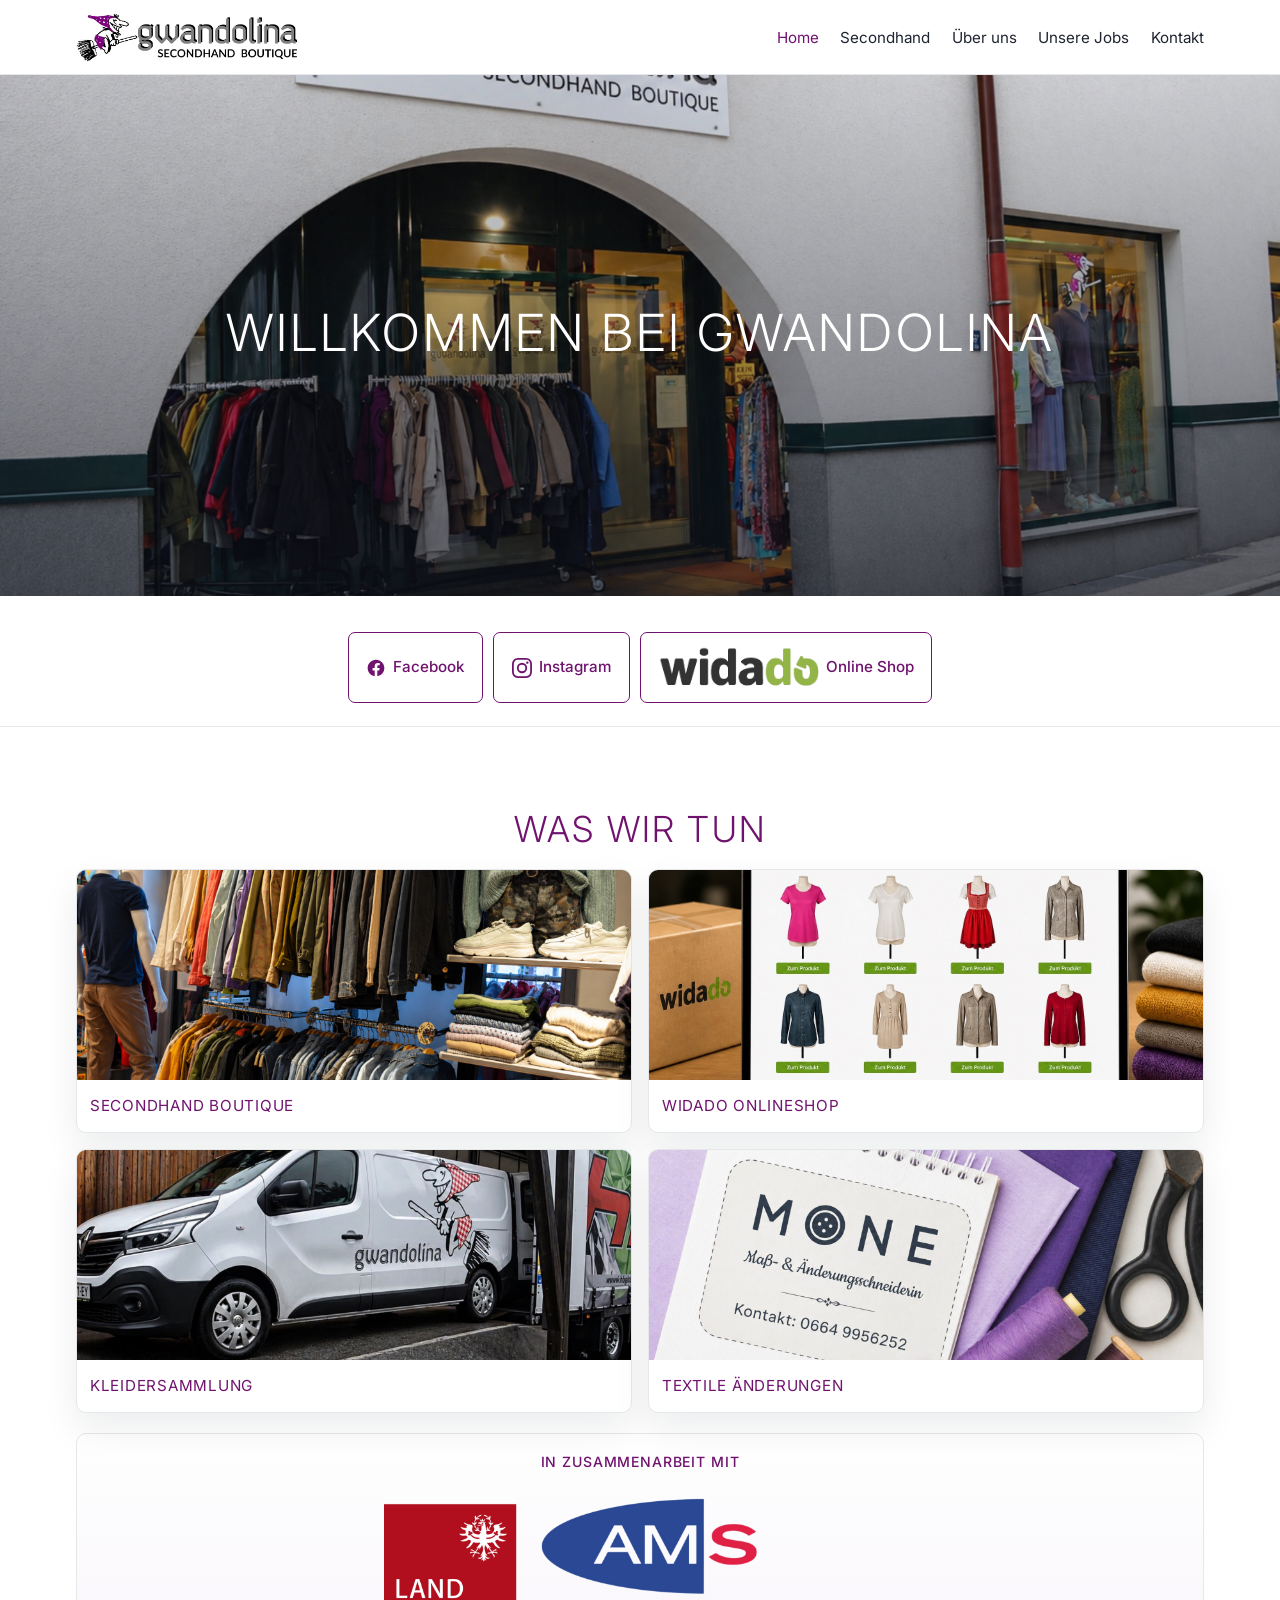
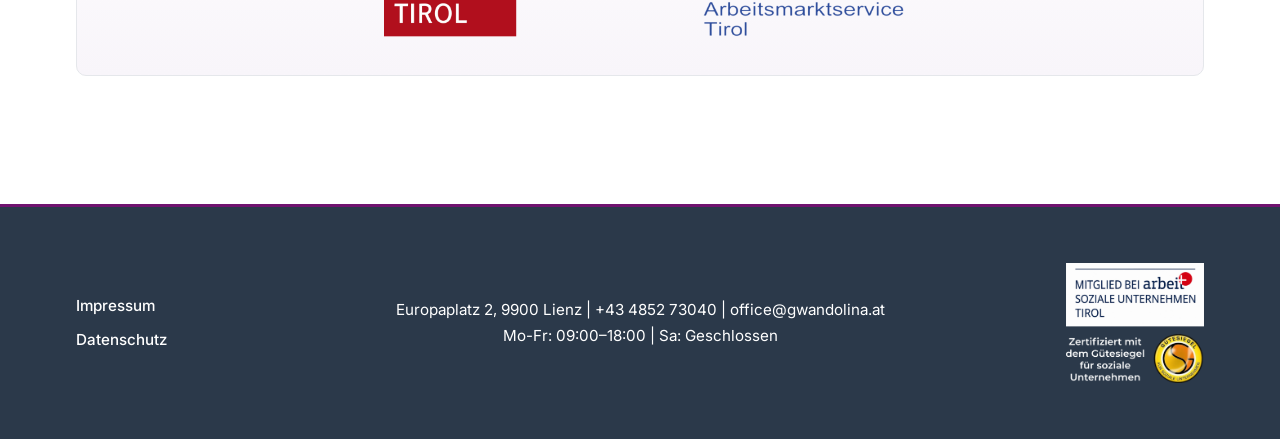
==== commit 5bcd658e: "Update team grid layout and remove target attribute from Widado Onlineshop link Co-authored-by: Copi" ====
--- a/index.html
+++ b/index.html
@@ -61,7 +61,7 @@
         <h2 class="section-title centered" style="grid-column: 1 / -1;">Was wir tun</h2>
         <div class="what-grid" style="grid-column: 1 / -1;">
           <a class="what-card" href="secondhand.html"><img class="what-card-media" src="images/Gwandolina%20PHOTOS/Secondhand%20Boutique.jpg" alt="Secondhand Boutique" loading="lazy" /><span>Secondhand Boutique</span></a>
-          <a class="what-card" href="secondhand.html#widado" target="_blank" rel="noopener noreferrer"><img class="what-card-media" src="images/Gwandolina%20PHOTOS/widado_shop_view.png" alt="Widado Onlineshop" loading="lazy" /><span>Widado Onlineshop</span></a>
+          <a class="what-card" href="secondhand.html#widado"><img class="what-card-media" src="images/Gwandolina%20PHOTOS/widado_shop_view.png" alt="Widado Onlineshop" loading="lazy" /><span>Widado Onlineshop</span></a>
           <a class="what-card" href="secondhand.html#kleidersammlung"><img class="what-card-media" src="images/Gwandolina%20PHOTOS/Kleidersammlung.jpg" alt="Kleidersammlung" loading="lazy" /><span>Kleidersammlung</span></a>
           <a class="what-card" href="secondhand.html#textilaenderungen"><img class="what-card-media" src="images/Gwandolina%20PHOTOS/Mone.jpg" alt="Textile Änderungen" loading="lazy" /><span>Textile Änderungen</span></a>
         </div>
--- a/css/style.css
+++ b/css/style.css
@@ -658,7 +658,7 @@
   }
 
   .what-grid {
-    grid-template-columns: repeat(3, 1fr);
+    grid-template-columns: repeat(2, 1fr);
   }
 
   .TeamGrid {
